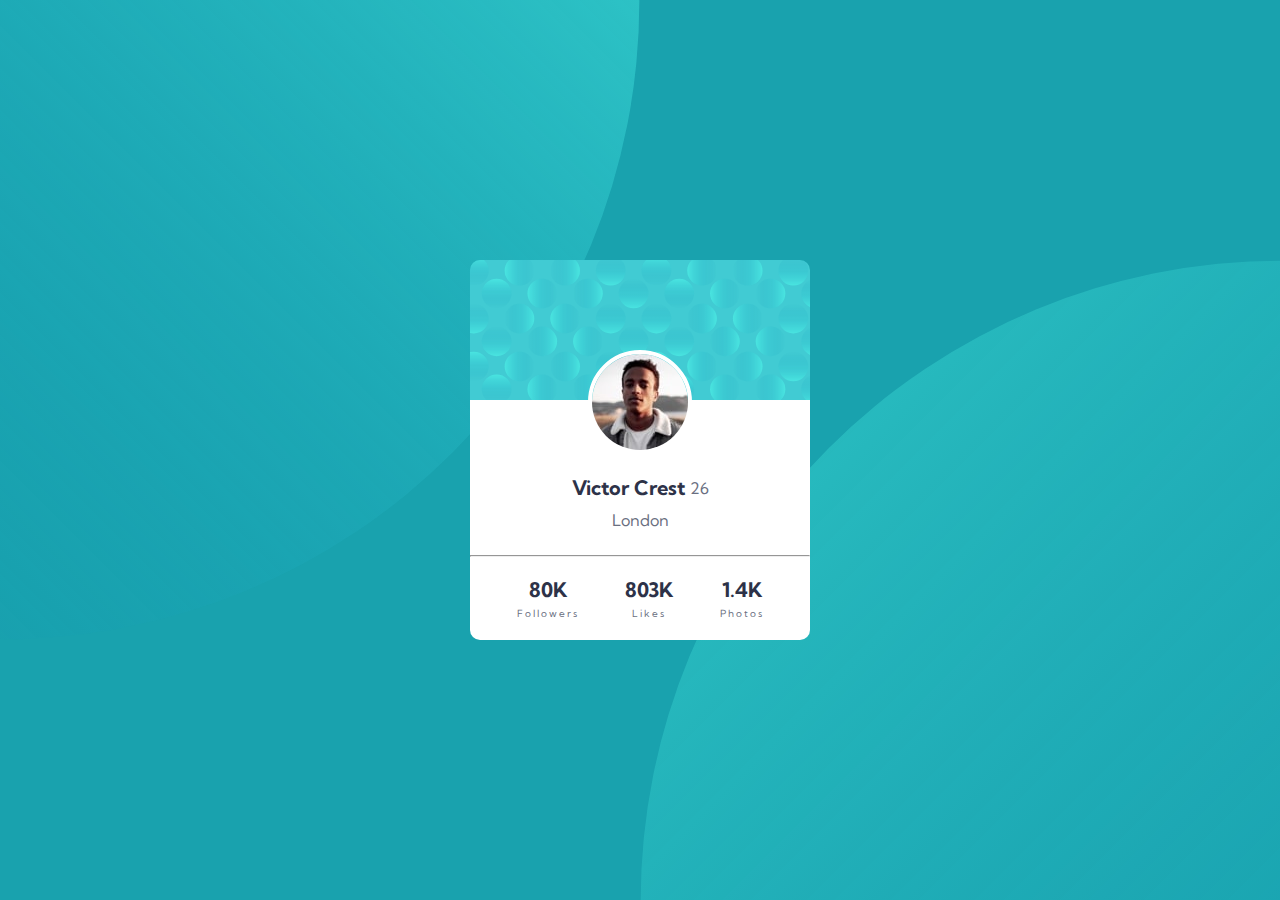
==== profile-card-component/index.html @ 32e03d01 "Added Profile Card Component" ====
<!DOCTYPE html>
<html lang="en">

<head>
    <meta charset="UTF-8">
    <meta http-equiv="X-UA-Compatible" content="IE=edge">
    <meta name="viewport" content="width=device-width, initial-scale=1.0">
    <link rel="stylesheet" href="style.css">
    <title>Profile Card Component</title>
</head>

<body>
    <img src="./images/bg-pattern-top.svg" alt="" class="bg-top">
    <img src="./images/bg-pattern-bottom.svg" alt="" class="bg-bottom">
    <main>
        <img src="./images/bg-pattern-card.svg" alt="" class="header">
        <img src="./images/image-victor.jpg" alt="" class="profile">
        <div class="info-holder">
            <div class="name-age">
                <h1>Victor Crest</h1>
                <p>26</p>
            </div>
            <p>London</p>
            <hr>
            <div class="metrics">
                <div class="metric">
                    <h1>80K</h1>
                    <p>Followers</p>
                </div>
                <div class="metric">
                    <h1>803K</h1>
                    <p>Likes</p>
                </div>
                <div class="metric">
                    <h1>1.4K</h1>
                    <p>Photos</p>
                </div>
            </div>
        </div>

    </main>
</body>

</html>
---- profile-card-component/style.css ----
@import url('https://fonts.googleapis.com/css2?family=Kumbh+Sans:wght@400;700&display=swap');

* {
    margin: 0;
    padding: 0;
    box-sizing: border-box;
}

body {
    height: 100vh;
    background-color: red;
    display: flex;
    align-items: center;
    justify-content: center;
    background-color: hsl(185, 75%, 39%);
    font-family: 'Kumbh Sans', sans-serif;
    font-weight: 400;
    color: hsl(227, 10%, 46%);
}

.bg-top {
    position: fixed;
    width: 100vw;
    top: -50vw;
    left: -50vw;
}

.bg-bottom {
    position: fixed;
    width: 100vw;
    bottom: -50vw;
    right: -50vw;
}

main {
    min-width: 340px;
    max-width: 240px;
    margin: 20px;
    position: relative;
    overflow: hidden;
    border-radius: 10px;
}

.header {
    position: absolute;
    z-index: 1;
}

.profile {
    position: absolute;
    border: 4px solid white;
    border-radius: 50%;
    top: 90px;
    left: 118px;
    z-index: 2
}

.info-holder {
    background-color: white;
    margin-top: 140px;
    text-align: center;
}

.info-holder h1 {
    color: hsl(229, 23%, 23%);
    font-weight: 700;
}

.name-age {
    padding-top: 75px;
    display: flex;
    align-items: center;
    justify-content: center;
    margin-bottom: 10px;
}

.name-age h1 {
    margin-right: 5px;
    font-size: 20px;
}

.name-age+p {
    margin-bottom: 25px;
}

.metrics {
    display: flex;
    justify-content: space-evenly;
    align-items: center;
    padding: 20px 0;
}

.metric h1 {
    font-size: 20px;
    margin-bottom: 5px;
}

.metric p {
    font-size: 10px;
    letter-spacing: 2px;
}

hr {
    border-top: 0.5px solid hsl(0, 0%, 59%);
}
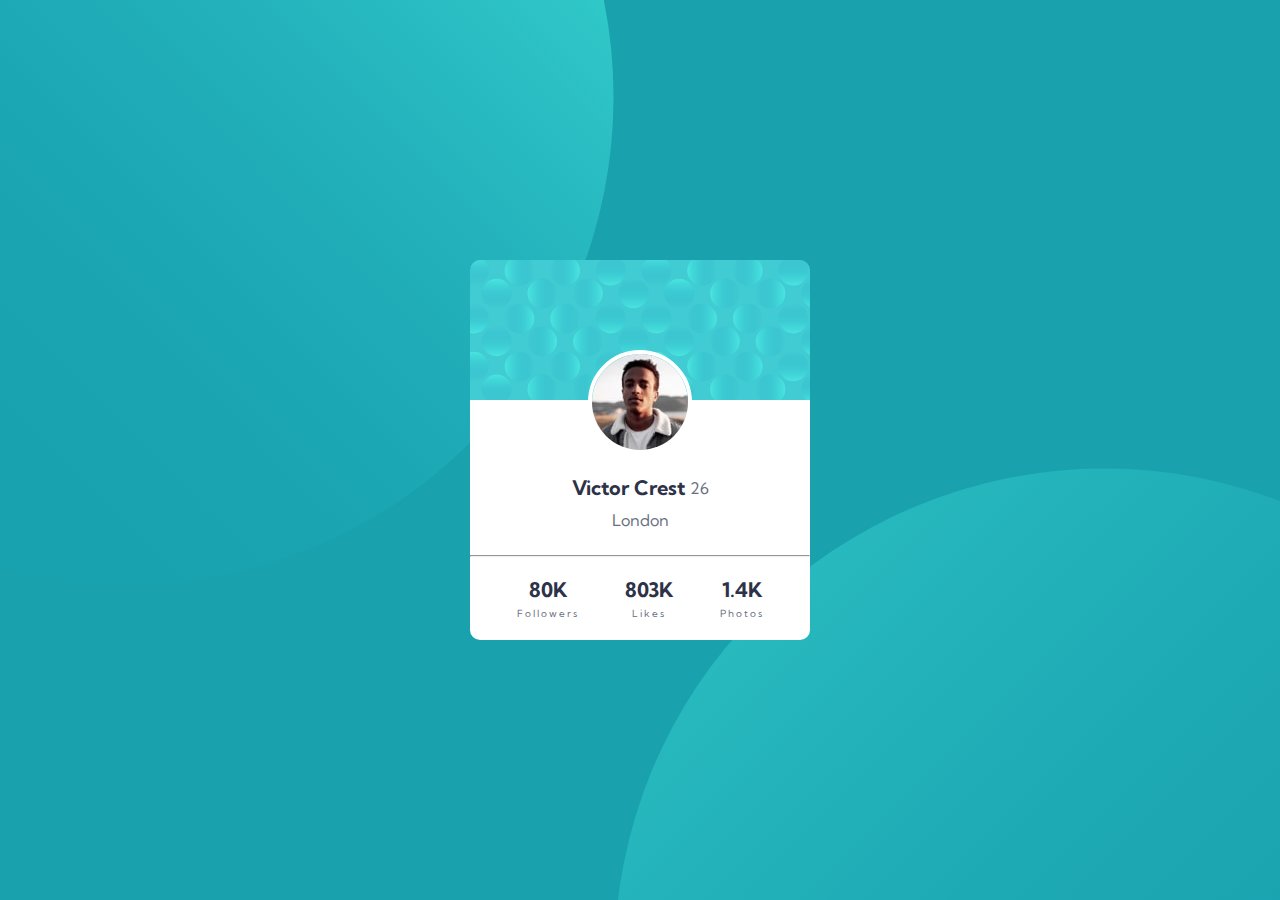
==== commit 991fc786: "Made changes to Profile Card Component" ====
--- a/profile-card-component/index.html
+++ b/profile-card-component/index.html
@@ -10,8 +10,6 @@
 </head>
 
 <body>
-    <img src="./images/bg-pattern-top.svg" alt="" class="bg-top">
-    <img src="./images/bg-pattern-bottom.svg" alt="" class="bg-bottom">
     <main>
         <img src="./images/bg-pattern-card.svg" alt="" class="header">
         <img src="./images/image-victor.jpg" alt="" class="profile">
--- a/profile-card-component/style.css
+++ b/profile-card-component/style.css
@@ -8,7 +8,6 @@
 
 body {
     height: 100vh;
-    background-color: red;
     display: flex;
     align-items: center;
     justify-content: center;
@@ -16,20 +15,11 @@
     font-family: 'Kumbh Sans', sans-serif;
     font-weight: 400;
     color: hsl(227, 10%, 46%);
-}
+    background: url(./images/bg-pattern-top.svg), url(./images/bg-pattern-bottom.svg);
+    background-position: right 52vw bottom 35vh, left 48vw top 52vh;
+    background-repeat: no-repeat, no-repeat;
+    background-color: hsl(185deg, 75%, 39%);
 
-.bg-top {
-    position: fixed;
-    width: 100vw;
-    top: -50vw;
-    left: -50vw;
-}
-
-.bg-bottom {
-    position: fixed;
-    width: 100vw;
-    bottom: -50vw;
-    right: -50vw;
 }
 
 main {
